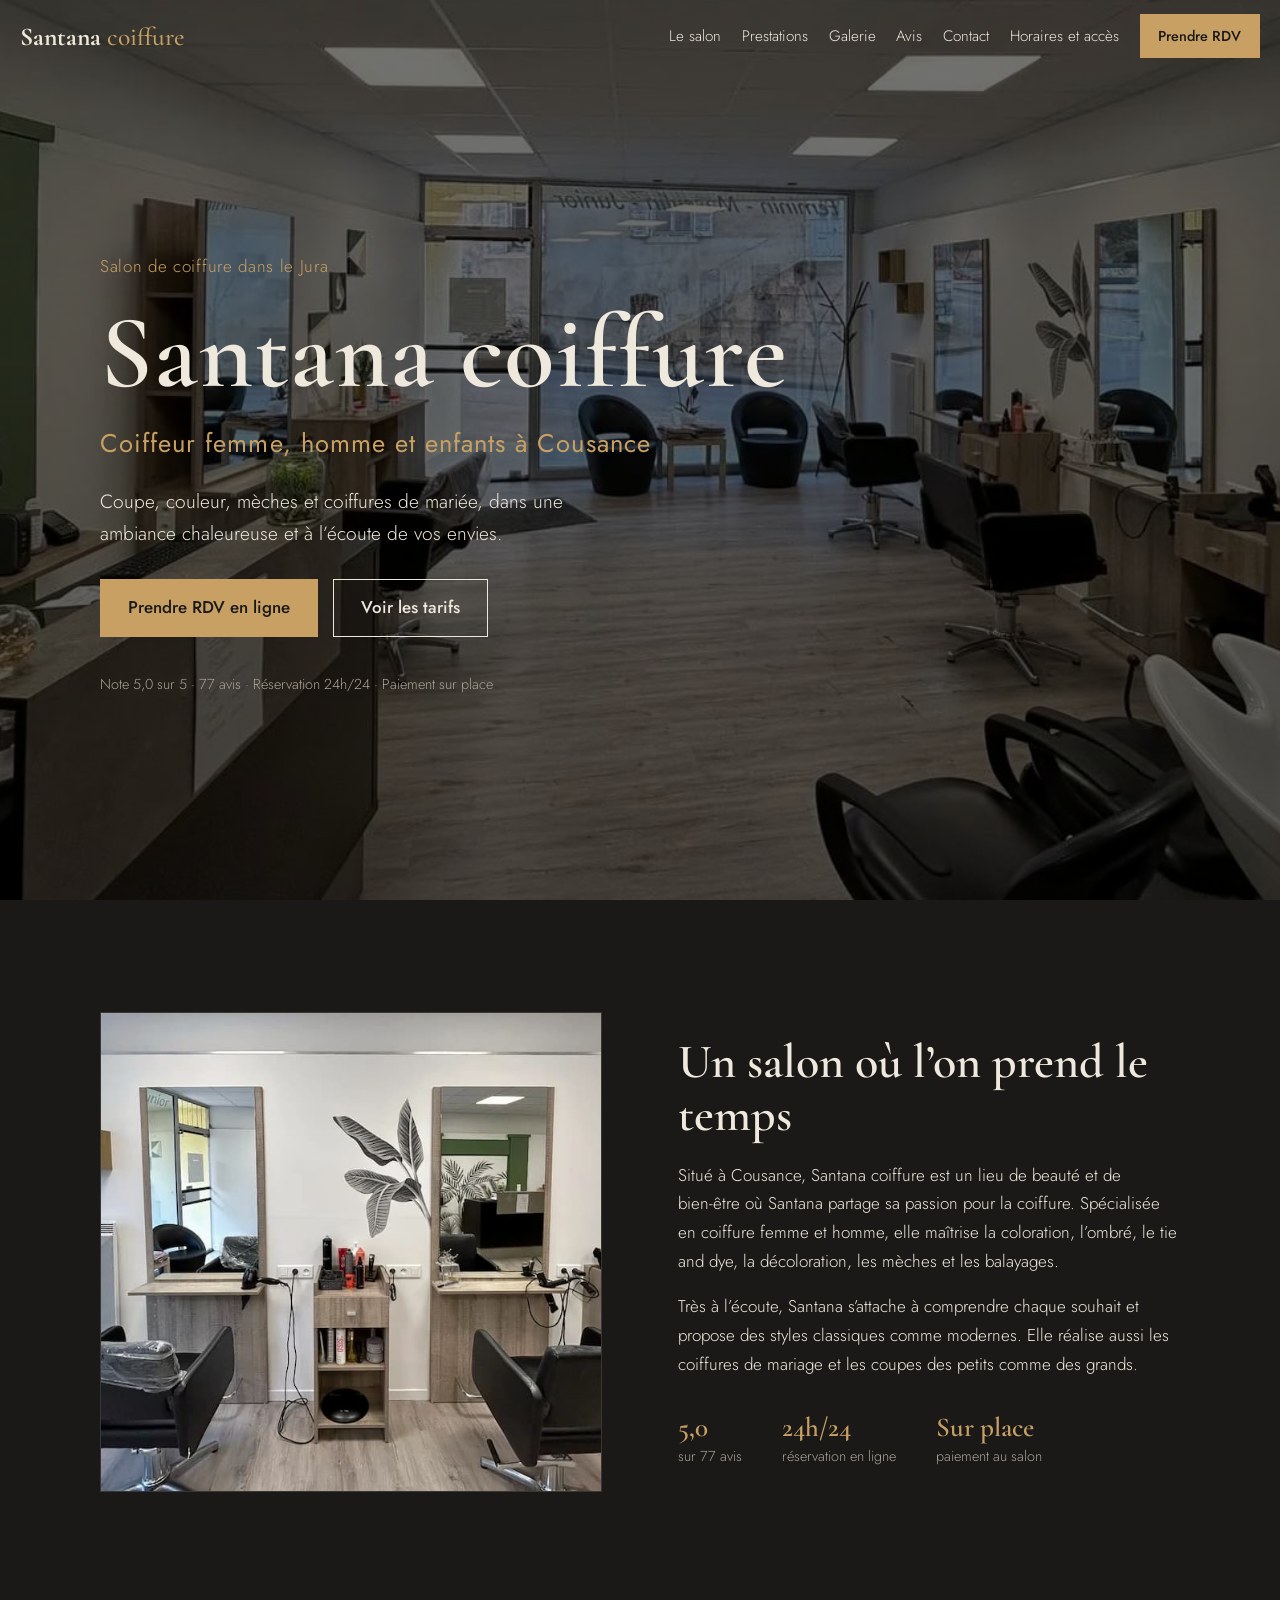
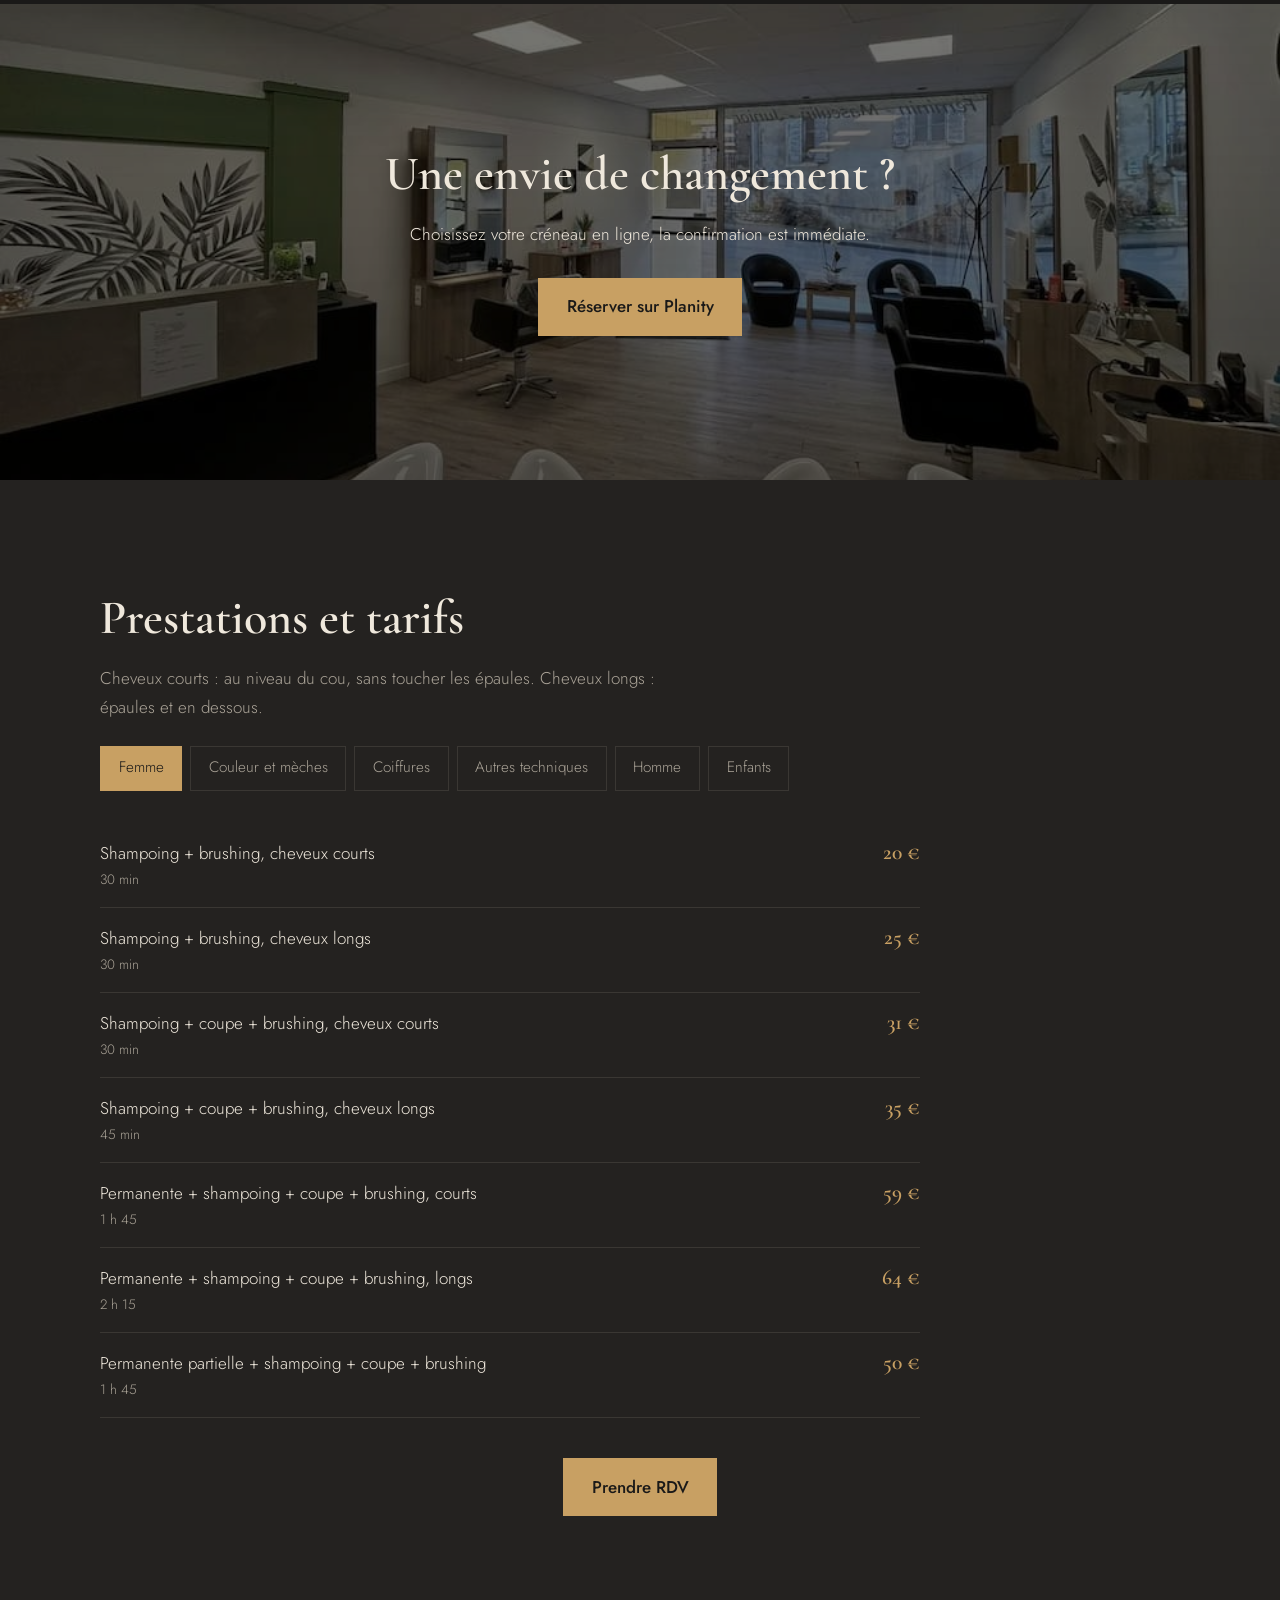
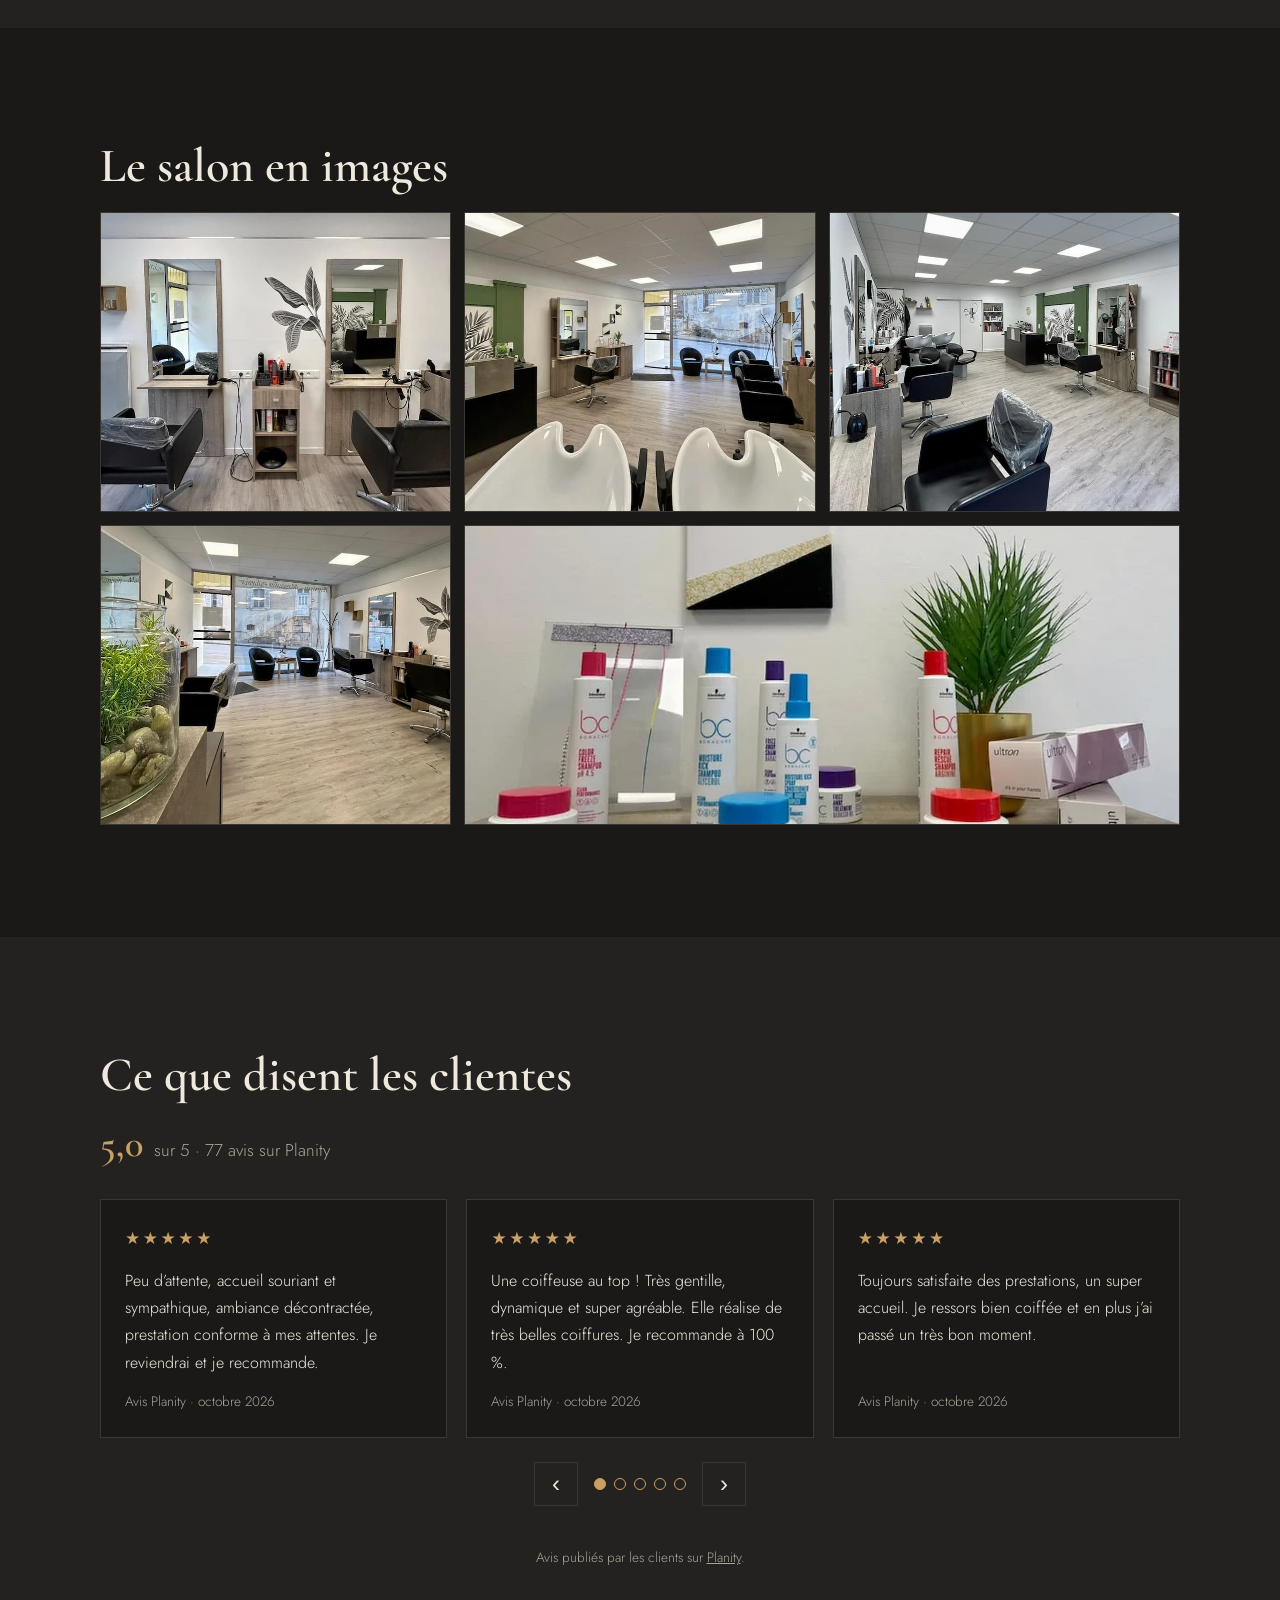
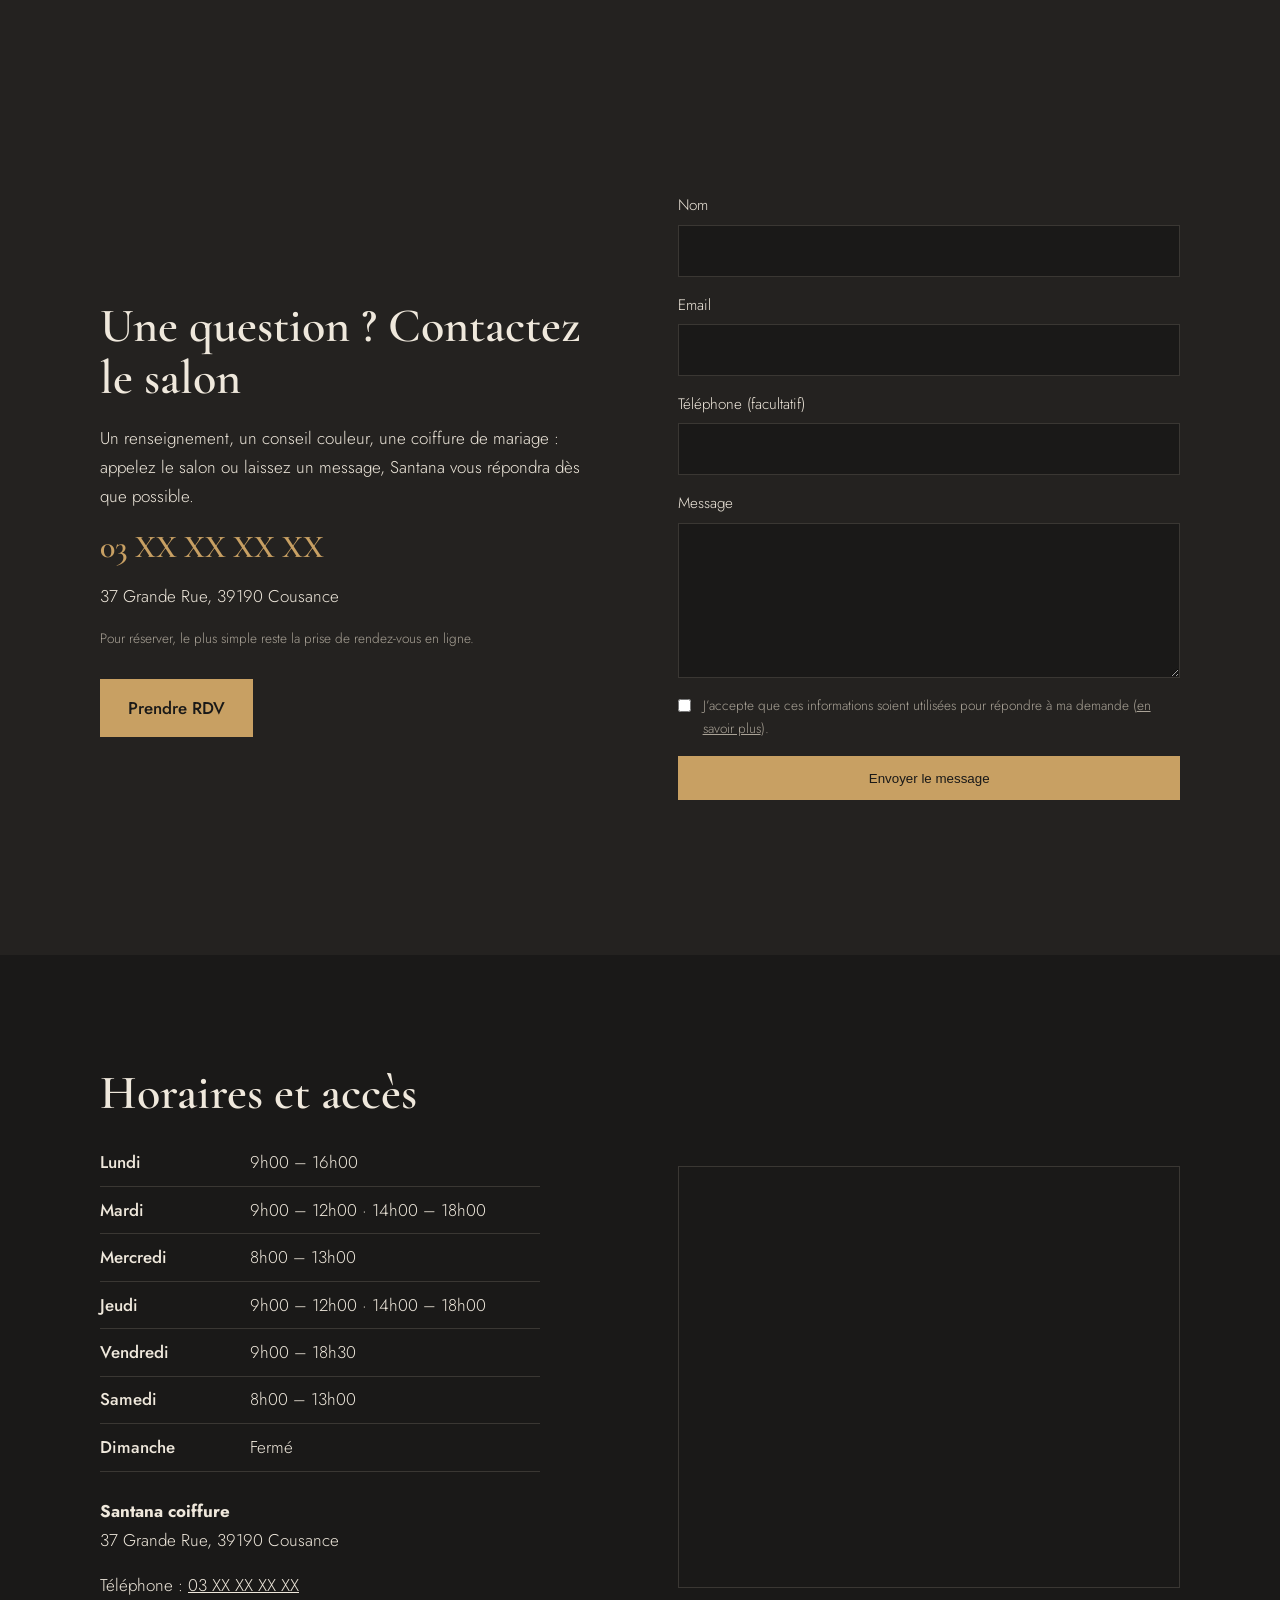
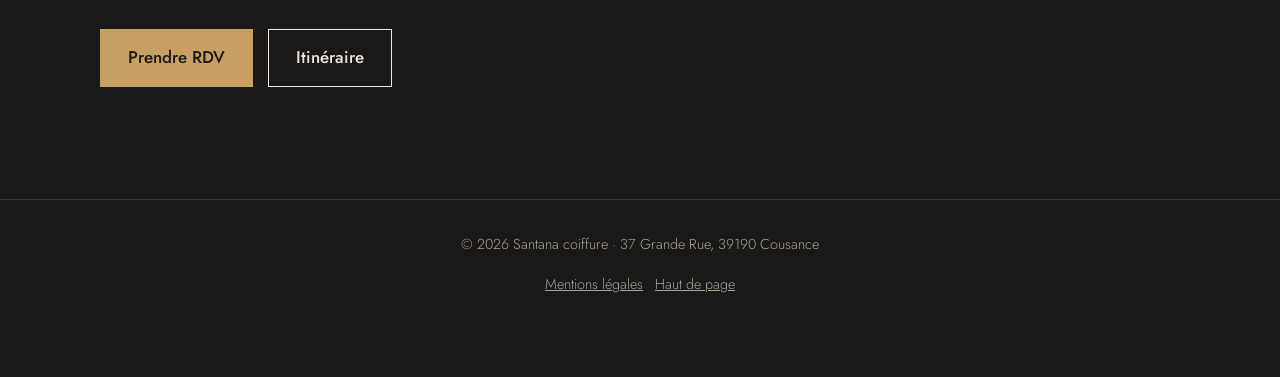
==== index.html @ 50a4c9e5 "initial commit" ====
<!doctype html>
<html lang="fr">
  <head>
    <meta charset="utf-8" />
    <meta name="viewport" content="width=device-width, initial-scale=1" />
    <title>
      Santana coiffure – Coiffeur femme, homme et enfants à Cousance (Jura)
    </title>
    <meta
      name="description"
      content="Salon de coiffure à Cousance (39190) : coupe femme, homme et enfants, coloration, mèches, balayage, chignon de mariée. Note 5/5. RDV en ligne 24h/24."
    />
    <link rel="canonical" href="https://www.VOTRE-DOMAINE.fr/" />
    <meta name="robots" content="index,follow,max-image-preview:large" />
    <meta name="theme-color" content="#1a1918" />
    <meta property="og:type" content="website" />
    <meta property="og:locale" content="fr_FR" />
    <meta property="og:site_name" content="Santana coiffure" />
    <meta
      property="og:title"
      content="Santana coiffure – Coiffeur à Cousance"
    />
    <meta
      property="og:description"
      content="Coupe, coloration, mèches, balayage et chignon de mariée à Cousance. Réservez en ligne 24h/24."
    />
    <meta property="og:url" content="https://www.VOTRE-DOMAINE.fr/" />
    <meta
      property="og:image"
      content="https://www.VOTRE-DOMAINE.fr/images/hero.jpg"
    />
    <meta name="twitter:card" content="summary_large_image" />
    <link
      rel="icon"
      href="data:image/svg+xml,%3Csvg xmlns=%27http://www.w3.org/2000/svg%27 viewBox=%270 0 64 64%27%3E%3Crect width=%2764%27 height=%2764%27 fill=%27%231a1918%27/%3E%3Ctext x=%2732%27 y=%2745%27 font-size=%2742%27 text-anchor=%27middle%27 fill=%27%23c8a063%27 font-family=%27Georgia%27%3ES%3C/text%3E%3C/svg%3E"
    />
    <link rel="preconnect" href="https://fonts.googleapis.com" />
    <link rel="preconnect" href="https://fonts.gstatic.com" crossorigin />
    <link
      href="https://fonts.googleapis.com/css2?family=Cormorant+Garamond:wght@500;600;700&family=Jost:wght@300;400;500&display=swap"
      rel="stylesheet"
    />
    <link rel="stylesheet" href="style.css" />
    <script type="application/ld+json">
      {
        "@context": "https://schema.org",
        "@type": "HairSalon",
        "name": "Santana coiffure",
        "description": "Salon de coiffure femme, homme et enfants à Cousance : coupe, coloration, mèches, balayage, chignon de mariée.",
        "url": "https://www.VOTRE-DOMAINE.fr/",
        "image": "https://www.VOTRE-DOMAINE.fr/images/hero.jpg",
        "telephone": "+33XXXXXXXXX",
        "priceRange": "€",
        "areaServed": "Cousance",
        "address": {
          "@type": "PostalAddress",
          "streetAddress": "37 Grande Rue",
          "postalCode": "39190",
          "addressLocality": "Cousance",
          "addressCountry": "FR"
        },
        "geo": {
          "@type": "GeoCoordinates",
          "latitude": 46.530378,
          "longitude": 5.390607
        },
        "openingHoursSpecification": [
          {
            "@type": "OpeningHoursSpecification",
            "dayOfWeek": "Monday",
            "opens": "09:00",
            "closes": "16:00"
          },
          {
            "@type": "OpeningHoursSpecification",
            "dayOfWeek": "Tuesday",
            "opens": "09:00",
            "closes": "12:00"
          },
          {
            "@type": "OpeningHoursSpecification",
            "dayOfWeek": "Tuesday",
            "opens": "14:00",
            "closes": "18:00"
          },
          {
            "@type": "OpeningHoursSpecification",
            "dayOfWeek": "Wednesday",
            "opens": "08:00",
            "closes": "13:00"
          },
          {
            "@type": "OpeningHoursSpecification",
            "dayOfWeek": "Thursday",
            "opens": "09:00",
            "closes": "12:00"
          },
          {
            "@type": "OpeningHoursSpecification",
            "dayOfWeek": "Thursday",
            "opens": "14:00",
            "closes": "18:00"
          },
          {
            "@type": "OpeningHoursSpecification",
            "dayOfWeek": "Friday",
            "opens": "09:00",
            "closes": "18:30"
          },
          {
            "@type": "OpeningHoursSpecification",
            "dayOfWeek": "Saturday",
            "opens": "08:00",
            "closes": "13:00"
          }
        ],
        "sameAs": ["https://www.planity.com/styl-blue-39190-cousance"]
      }
    </script>
  </head>
  <body>
    <header class="header" id="top">
      <a class="logo" href="#accueil">Santana <span>coiffure</span></a>
      <button
        class="burger"
        aria-label="Ouvrir le menu"
        aria-expanded="false"
        aria-controls="menu"
      >
        <i></i><i></i><i></i>
      </button>
      <nav id="menu" class="menu">
        <a href="#apropos">Le salon</a>
        <a href="#prestations">Prestations</a>
        <a href="#galerie">Galerie</a>
        <a href="#avis">Avis</a>
        <a href="#ecrire">Contact</a>
        <a href="#contact">Horaires et accès</a>
        <a
          class="btn btn-sm"
          href="https://www.planity.com/styl-blue-39190-cousance"
          target="_blank"
          rel="noopener"
          >Prendre RDV</a
        >
      </nav>
    </header>

    <main>
      <section class="hero" id="accueil">
        <div
          class="parallax hero-bg"
          data-speed="0.35"
          style="--img: url(images/hero.jpg)"
        ></div>
        <div class="hero-inner">
          <p class="kicker">Salon de coiffure dans le Jura</p>
          <h1>
            Santana coiffure<small
              >Coiffeur femme, homme et enfants à Cousance</small
            >
          </h1>
          <p class="lead">
            Coupe, couleur, mèches et coiffures de mariée, dans une ambiance
            chaleureuse et à l’écoute de vos envies.
          </p>
          <div class="actions">
            <a
              class="btn"
              href="https://www.planity.com/styl-blue-39190-cousance"
              target="_blank"
              rel="noopener"
              >Prendre RDV en ligne</a
            >
            <a class="btn btn-ghost" href="#prestations">Voir les tarifs</a>
          </div>
          <p class="note">
            Note <span data-rating>5,0</span> sur 5 ·
            <span data-count>77</span> avis · Réservation 24h/24 · Paiement sur
            place
          </p>
        </div>
      </section>

      <section class="section" id="apropos">
        <div class="wrap split">
          <div class="ph tall" data-label="images/salon-1.jpg">
            <img
              src="images/salon-1.jpg"
              alt="Intérieur du salon Santana coiffure à Cousance"
              loading="lazy"
              onerror="this.remove()"
            />
          </div>
          <div>
            <h2>Un salon où l’on prend le temps</h2>
            <p>
              Situé à Cousance, Santana coiffure est un lieu de beauté et de
              bien-être où Santana partage sa passion pour la coiffure.
              Spécialisée en coiffure femme et homme, elle maîtrise la
              coloration, l’ombré, le tie and dye, la décoloration, les mèches
              et les balayages.
            </p>
            <p>
              Très à l’écoute, Santana s’attache à comprendre chaque souhait et
              propose des styles classiques comme modernes. Elle réalise aussi
              les coiffures de mariage et les coupes des petits comme des
              grands.
            </p>
            <ul class="facts">
              <li>
                <strong data-rating>5,0</strong> sur
                <span data-count>77</span> avis
              </li>
              <li><strong>24h/24</strong> réservation en ligne</li>
              <li><strong>Sur place</strong> paiement au salon</li>
            </ul>
          </div>
        </div>
      </section>

      <section class="band">
        <div
          class="parallax band-bg"
          data-speed="0.25"
          style="--img: url(images/salon-2.jpg)"
        ></div>
        <div class="band-inner">
          <h2>Une envie de changement ?</h2>
          <p>
            Choisissez votre créneau en ligne, la confirmation est immédiate.
          </p>
          <a
            class="btn"
            href="https://www.planity.com/styl-blue-39190-cousance"
            target="_blank"
            rel="noopener"
            >Réserver sur Planity</a
          >
        </div>
      </section>

      <section class="section dark" id="prestations">
        <div class="wrap">
          <h2>Prestations et tarifs</h2>
          <p class="sub">
            Cheveux courts : au niveau du cou, sans toucher les épaules. Cheveux
            longs : épaules et en dessous.
          </p>
          <div class="tabs" role="tablist">
            <button class="on" data-tab="femme">Femme</button>
            <button data-tab="couleur">Couleur et mèches</button>
            <button data-tab="coiffures">Coiffures</button>
            <button data-tab="autres">Autres techniques</button>
            <button data-tab="homme">Homme</button>
            <button data-tab="enfants">Enfants</button>
          </div>

          <div class="panel on" id="femme">
            <ul class="prices">
              <li>
                <span
                  >Shampoing + brushing, cheveux courts<small
                    >30 min</small
                  ></span
                ><b>20 €</b>
              </li>
              <li>
                <span
                  >Shampoing + brushing, cheveux longs<small
                    >30 min</small
                  ></span
                ><b>25 €</b>
              </li>
              <li>
                <span
                  >Shampoing + coupe + brushing, cheveux courts<small
                    >30 min</small
                  ></span
                ><b>31 €</b>
              </li>
              <li>
                <span
                  >Shampoing + coupe + brushing, cheveux longs<small
                    >45 min</small
                  ></span
                ><b>35 €</b>
              </li>
              <li>
                <span
                  >Permanente + shampoing + coupe + brushing, courts<small
                    >1 h 45</small
                  ></span
                ><b>59 €</b>
              </li>
              <li>
                <span
                  >Permanente + shampoing + coupe + brushing, longs<small
                    >2 h 15</small
                  ></span
                ><b>64 €</b>
              </li>
              <li>
                <span
                  >Permanente partielle + shampoing + coupe + brushing<small
                    >1 h 45</small
                  ></span
                ><b>50 €</b>
              </li>
            </ul>
          </div>

          <div class="panel" id="couleur">
            <p class="sub">
              Le tarif dépend de la longueur et du travail demandé : il est
              confirmé au salon.
            </p>
            <ul class="prices">
              <li>
                <span
                  >Coloration + shampoing + brushing<small
                    >1 h 15 (courts) · 1 h 30 (longs)</small
                  ></span
                ><b>Au salon</b>
              </li>
              <li>
                <span
                  >Coloration + shampoing + coupe + brushing<small
                    >1 h 15 (courts) · 1 h 30 (longs)</small
                  ></span
                ><b>Au salon</b>
              </li>
              <li>
                <span
                  >Mèches + shampoing + brushing<small
                    >1 h 30 (courts) · 2 h (longs)</small
                  ></span
                ><b>Au salon</b>
              </li>
              <li>
                <span
                  >Mèches + shampoing + coupe + brushing<small
                    >1 h 30 (courts) · 2 h (longs)</small
                  ></span
                ><b>Au salon</b>
              </li>
              <li>
                <span
                  >Coloration + mèches + shampoing + brushing, avec ou sans
                  coupe<small>1 h 30 (courts) · 2 h (longs)</small></span
                ><b>Au salon</b>
              </li>
              <li>
                <span
                  >Mèches + patine + shampoing + brushing, avec ou sans
                  coupe<small>2 h 05 (courts) · 2 h 35 (longs)</small></span
                ><b>Au salon</b>
              </li>
              <li>
                <span
                  >Décoloration + shampoing + brushing, avec ou sans coupe<small
                    >1 h 15 (courts) · 1 h 30 (longs)</small
                  ></span
                ><b>Au salon</b>
              </li>
              <li>
                <span
                  >Décoloration + patine + shampoing + brushing, avec ou sans
                  coupe<small>1 h 50 (courts) · 2 h 05 (longs)</small></span
                ><b>Au salon</b>
              </li>
            </ul>
          </div>

          <div class="panel" id="coiffures">
            <ul class="prices">
              <li>
                <span>Chignon<small>45 min</small></span
                ><b>dès 40 €</b>
              </li>
              <li>
                <span>Chignon de mariée<small>1 h</small></span
                ><b>dès 65 €</b>
              </li>
              <li>
                <span>Chignon de mariée + essai<small>30 min</small></span
                ><b>dès 100 €</b>
              </li>
              <li>
                <span>Tresses<small>30 min</small></span
                ><b>18 €</b>
              </li>
              <li>
                <span>Attache rapide<small>30 min</small></span
                ><b>30 €</b>
              </li>
            </ul>
          </div>

          <div class="panel" id="autres">
            <ul class="prices">
              <li>
                <span>Ombré hair<small>1 h</small></span
                ><b>dès 35 €</b>
              </li>
              <li>
                <span>Décoloration<small>1 h</small></span
                ><b>dès 35 €</b>
              </li>
              <li>
                <span>Patine<small>30 min</small></span
                ><b>22 €</b>
              </li>
            </ul>
          </div>

          <div class="panel" id="homme">
            <ul class="prices">
              <li>
                <span>Coupe homme sans shampoing<small>30 min</small></span
                ><b>15 €</b>
              </li>
              <li>
                <span>Coupe homme avec shampoing<small>30 min</small></span
                ><b>18 €</b>
              </li>
              <li>
                <span>Coupe tondeuse<small>15 min</small></span
                ><b>12 €</b>
              </li>
            </ul>
          </div>

          <div class="panel" id="enfants">
            <ul class="prices">
              <li>
                <span>Coupe garçon, jusqu’à 12 ans<small>30 min</small></span
                ><b>12 €</b>
              </li>
              <li>
                <span>Coupe fille, jusqu’à 12 ans<small>30 min</small></span
                ><b>15 €</b>
              </li>
              <li>
                <span>Coupe garçon, moins de 3 ans<small>15 min</small></span
                ><b>10 €</b>
              </li>
              <li>
                <span>Coupe fille, moins de 3 ans<small>15 min</small></span
                ><b>12 €</b>
              </li>
            </ul>
          </div>

          <div class="center">
            <a
              class="btn"
              href="https://www.planity.com/styl-blue-39190-cousance"
              target="_blank"
              rel="noopener"
              >Prendre RDV</a
            >
          </div>
        </div>
      </section>

      <section class="section" id="galerie">
        <div class="wrap">
          <h2>Le salon en images</h2>
          <div class="grid">
            <div class="ph" data-label="images/salon-1.jpg">
              <img
                src="images/salon-1.jpg"
                alt="Intérieur du salon Santana coiffure à Cousance"
                loading="lazy"
                onerror="this.remove()"
              />
            </div>
            <div class="ph" data-label="images/salon-2.jpg">
              <img
                src="images/salon-2.jpg"
                alt="Espace coiffage du salon de coiffure Santana à Cousance"
                loading="lazy"
                onerror="this.remove()"
              />
            </div>
            <div class="ph" data-label="images/salon-3.jpg">
              <img
                src="images/salon-3.jpg"
                alt="Salon de coiffure Santana à Cousance, ambiance chaleureuse"
                loading="lazy"
                onerror="this.remove()"
              />
            </div>
            <div class="ph" data-label="images/salon-4.jpg">
              <img
                src="images/salon-4.jpg"
                alt="Santana coiffure, salon de coiffure à Cousance dans le Jura"
                loading="lazy"
                onerror="this.remove()"
              />
            </div>
            <div class="ph wide" data-label="images/produits.jpg (produits)">
              <img
                src="images/produits.jpg"
                alt="Produits capillaires utilisés chez Santana coiffure"
                loading="lazy"
                onerror="this.remove()"
              />
            </div>
          </div>
        </div>
      </section>

      <section class="section dark" id="avis">
        <div class="wrap">
          <h2>Ce que disent les clientes</h2>
          <p class="score">
            <b data-rating>5,0</b> sur 5 · <span data-count>77</span> avis sur
            Planity
          </p>
          <div
            class="carousel"
            role="region"
            aria-roledescription="carrousel"
            aria-label="Avis des clients"
          >
            <div class="track" id="track"></div>
          </div>
          <div class="car-ctrl">
            <button type="button" id="prev" aria-label="Avis précédents">
              ‹
            </button>
            <div class="dots" id="dots"></div>
            <button type="button" id="next" aria-label="Avis suivants">
              ›
            </button>
          </div>
          <p class="center small">
            Avis publiés par les clients sur
            <a
              href="https://www.planity.com/styl-blue-39190-cousance"
              target="_blank"
              rel="noopener"
              >Planity</a
            >.
          </p>
        </div>
      </section>

      <section class="section dark" id="ecrire">
        <div class="wrap split">
          <div>
            <h2>Une question ? Contactez le salon</h2>
            <p>
              Un renseignement, un conseil couleur, une coiffure de mariage :
              appelez le salon ou laissez un message, Santana vous répondra dès
              que possible.
            </p>
            <p class="phone"><a href="tel:+33XXXXXXXXX">03 XX XX XX XX</a></p>
            <p>37 Grande Rue, 39190 Cousance</p>
            <p class="small">
              Pour réserver, le plus simple reste la prise de rendez-vous en
              ligne.
            </p>
            <div class="actions">
              <a
                class="btn"
                href="https://www.planity.com/styl-blue-39190-cousance"
                target="_blank"
                rel="noopener"
                >Prendre RDV</a
              >
            </div>
          </div>
          <form id="cform" action="contact.php" method="post">
            <label
              >Nom<input
                name="nom"
                required
                maxlength="100"
                autocomplete="name"
            /></label>
            <label
              >Email<input
                type="email"
                name="email"
                required
                maxlength="150"
                autocomplete="email"
            /></label>
            <label
              >Téléphone (facultatif)<input
                type="tel"
                name="tel"
                maxlength="30"
                autocomplete="tel"
            /></label>
            <label
              >Message<textarea
                name="message"
                rows="5"
                required
                minlength="10"
                maxlength="3000"
              ></textarea>
            </label>
            <p class="hp" aria-hidden="true">
              <label
                >Ne pas remplir<input
                  name="site"
                  tabindex="-1"
                  autocomplete="off"
              /></label>
            </p>
            <label class="check"
              ><input type="checkbox" name="rgpd" value="1" required /><span
                >J’accepte que ces informations soient utilisées pour répondre à
                ma demande (<a href="mentions-legales.html">en savoir plus</a
                >).</span
              ></label
            >
            <button class="btn" type="submit">Envoyer le message</button>
            <p id="fmsg" role="status"></p>
          </form>
        </div>
      </section>

      <section class="section" id="contact">
        <div class="wrap split">
          <div>
            <h2>Horaires et accès</h2>
            <table class="hours">
              <tr>
                <th>Lundi</th>
                <td>9h00 – 16h00</td>
              </tr>
              <tr>
                <th>Mardi</th>
                <td>9h00 – 12h00 · 14h00 – 18h00</td>
              </tr>
              <tr>
                <th>Mercredi</th>
                <td>8h00 – 13h00</td>
              </tr>
              <tr>
                <th>Jeudi</th>
                <td>9h00 – 12h00 · 14h00 – 18h00</td>
              </tr>
              <tr>
                <th>Vendredi</th>
                <td>9h00 – 18h30</td>
              </tr>
              <tr>
                <th>Samedi</th>
                <td>8h00 – 13h00</td>
              </tr>
              <tr>
                <th>Dimanche</th>
                <td>Fermé</td>
              </tr>
            </table>
            <p>
              <strong>Santana coiffure</strong><br />37 Grande Rue, 39190
              Cousance
            </p>
            <p>Téléphone : <a href="tel:+33XXXXXXXXX">03 XX XX XX XX</a></p>
            <div class="actions">
              <a
                class="btn"
                href="https://www.planity.com/styl-blue-39190-cousance"
                target="_blank"
                rel="noopener"
                >Prendre RDV</a
              >
              <a
                class="btn btn-ghost"
                href="https://www.google.com/maps?daddr=46.530378%2C5.390607"
                target="_blank"
                rel="noopener"
                >Itinéraire</a
              >
            </div>
          </div>
          <div class="map">
            <iframe
              title="Carte : Santana coiffure, 37 Grande Rue, Cousance"
              loading="lazy"
              referrerpolicy="no-referrer-when-downgrade"
              src="https://maps.google.com/maps?q=46.530378,5.390607&z=16&output=embed"
            ></iframe>
          </div>
        </div>
      </section>
    </main>

    <footer class="footer">
      <p>
        © <span id="year">2026</span> Santana coiffure · 37 Grande Rue, 39190
        Cousance
      </p>
      <p>
        <a href="mentions-legales.html">Mentions légales</a> &nbsp;
        <a href="#top">Haut de page</a>
      </p>
    </footer>

    <a
      class="sticky-rdv"
      href="https://www.planity.com/styl-blue-39190-cousance"
      target="_blank"
      rel="noopener"
      >Prendre RDV</a
    >
    <script src="script.js"></script>
  </body>
</html>
---- style.css ----
:root {
  --bg: #1a1918;
  --bg2: #242220;
  --ink: #efe8dc;
  --muted: #aaa397;
  --gold: #c8a063;
  --line: #3a3733;
  --serif: "Cormorant Garamond", Georgia, serif;
  --sans: "Jost", system-ui, sans-serif;
}
* {
  box-sizing: border-box;
  margin: 0;
}
html {
  scroll-behavior: smooth;
  scroll-padding-top: 72px;
}
body {
  background: var(--bg);
  color: var(--ink);
  font: 300 1.0625rem/1.7 var(--sans);
}
img,
iframe {
  max-width: 100%;
  display: block;
}
a {
  color: inherit;
}
:focus-visible {
  outline: 2px solid var(--gold);
  outline-offset: 3px;
}
h1,
h2 {
  font-family: var(--serif);
  font-weight: 600;
  line-height: 1.1;
}
h1 {
  font-size: clamp(3rem, 9vw, 6.5rem);
  letter-spacing: 0.01em;
}
h2 {
  font-size: clamp(2rem, 4.5vw, 3rem);
  margin-bottom: 1.2rem;
}
p + p {
  margin-top: 1rem;
}
.wrap {
  max-width: 1120px;
  margin: 0 auto;
  padding: 0 1.25rem;
}
.section {
  padding: clamp(4rem, 9vw, 7rem) 0;
}
.dark {
  background: var(--bg2);
}
.center {
  text-align: center;
  margin-top: 2.5rem;
}
.small {
  font-size: 0.85rem;
  color: var(--muted);
}
.sub {
  color: var(--muted);
  max-width: 60ch;
  margin-bottom: 1.5rem;
}

.header {
  position: fixed;
  inset: 0 0 auto;
  z-index: 50;
  display: flex;
  align-items: center;
  justify-content: space-between;
  padding: 0.9rem 1.25rem;
  transition: background 0.3s;
}
.header.solid {
  background: rgba(26, 25, 24, 0.96);
  box-shadow: 0 1px 0 var(--line);
}
.logo {
  font-family: var(--serif);
  font-size: 1.6rem;
  font-weight: 700;
  text-decoration: none;
}
.logo span {
  color: var(--gold);
  font-weight: 500;
}
.menu {
  display: flex;
  align-items: center;
  gap: 1.3rem;
}
.menu a:not(.btn) {
  text-decoration: none;
  font-size: 0.95rem;
  position: relative;
}
.menu a:not(.btn)::after {
  content: "";
  position: absolute;
  left: 0;
  bottom: -4px;
  height: 1px;
  width: 0;
  background: var(--gold);
  transition: width 0.25s;
}
.menu a:not(.btn):hover::after,
.menu a.act::after {
  width: 100%;
}
.burger {
  display: none;
  background: none;
  border: 0;
  width: 44px;
  height: 44px;
  cursor: pointer;
  flex-direction: column;
  justify-content: center;
  gap: 6px;
  padding: 10px;
}
.burger i {
  display: block;
  height: 2px;
  background: var(--ink);
  transition: 0.25s;
}

.btn {
  display: inline-block;
  background: var(--gold);
  color: #1a1918;
  padding: 0.85rem 1.7rem;
  text-decoration: none;
  font-weight: 500;
  border: 1px solid var(--gold);
  transition:
    background 0.2s,
    color 0.2s;
}
.btn:hover {
  background: transparent;
  color: var(--gold);
}
.btn-sm {
  padding: 0.55rem 1.1rem;
  font-size: 0.9rem;
}
.btn-ghost {
  background: transparent;
  color: var(--ink);
  border-color: var(--ink);
}
.btn-ghost:hover {
  border-color: var(--gold);
}
.actions {
  display: flex;
  flex-wrap: wrap;
  gap: 0.9rem;
  margin-top: 1.8rem;
}

.hero {
  position: relative;
  min-height: 100svh;
  display: grid;
  align-items: center;
  overflow: hidden;
}
.parallax {
  position: absolute;
  inset: -15% 0;
  background:
    linear-gradient(#0008, #000a),
    var(--img, none) center/cover,
    #2b2825;
  will-change: transform;
}
.hero-inner {
  position: relative;
  max-width: 1120px;
  margin: 0 auto;
  padding: 7rem 1.25rem 4rem;
  width: 100%;
}
.kicker {
  color: var(--gold);
  margin-bottom: 1rem;
  letter-spacing: 0.04em;
}
.lead {
  max-width: 48ch;
  margin-top: 1.4rem;
  font-size: 1.2rem;
}
.note {
  margin-top: 2.2rem;
  color: var(--muted);
  font-size: 0.9rem;
}

.split {
  display: grid;
  grid-template-columns: 1fr 1fr;
  gap: clamp(2rem, 6vw, 5rem);
  align-items: center;
}
.ph {
  position: relative;
  isolation: isolate;
  background: #2d2a27;
  min-height: 260px;
  border: 1px solid var(--line);
}
.ph::before {
  content: attr(data-label);
  position: absolute;
  inset: 0;
  display: grid;
  place-items: center;
  text-align: center;
  padding: 1rem;
  color: var(--muted);
  font-size: 0.8rem;
  z-index: -2;
}
.ph img {
  position: absolute;
  inset: 0;
  width: 100%;
  height: 100%;
  object-fit: cover;
}
.ph.tall {
  min-height: 480px;
}
.facts {
  list-style: none;
  padding: 0;
  display: flex;
  flex-wrap: wrap;
  gap: 1.5rem 2.5rem;
  margin-top: 2rem;
  color: var(--muted);
  font-size: 0.9rem;
}
.facts strong {
  display: block;
  font: 600 1.7rem var(--serif);
  color: var(--gold);
}

.band {
  position: relative;
  overflow: hidden;
  text-align: center;
  padding: clamp(5rem, 12vw, 9rem) 1.25rem;
}
.band-inner {
  position: relative;
}
.band-inner p {
  margin: 0 0 1.8rem;
  color: var(--ink);
}

.tabs {
  display: flex;
  flex-wrap: wrap;
  gap: 0.5rem;
  margin-bottom: 2rem;
}
.tabs button {
  background: none;
  border: 1px solid var(--line);
  color: var(--muted);
  padding: 0.55rem 1.1rem;
  font: inherit;
  font-size: 0.95rem;
  cursor: pointer;
  transition: 0.2s;
}
.tabs button:hover {
  color: var(--ink);
  border-color: var(--gold);
}
.tabs button.on {
  background: var(--gold);
  border-color: var(--gold);
  color: #1a1918;
}
.js .panel {
  display: none;
}
.js .panel.on {
  display: block;
}
.prices {
  list-style: none;
  padding: 0;
  max-width: 820px;
}
.prices li {
  display: flex;
  justify-content: space-between;
  gap: 1.5rem;
  align-items: baseline;
  padding: 1rem 0;
  border-bottom: 1px solid var(--line);
}
.prices small {
  display: block;
  color: var(--muted);
  font-size: 0.85rem;
}
.prices b {
  font: 600 1.35rem var(--serif);
  color: var(--gold);
  white-space: nowrap;
}

.grid {
  display: grid;
  grid-template-columns: repeat(3, 1fr);
  gap: 0.8rem;
}
.grid .ph {
  min-height: 300px;
}
.grid .wide {
  grid-column: span 2;
}

.score {
  color: var(--muted);
  margin-bottom: 2rem;
}
.score b {
  font: 600 2.4rem var(--serif);
  color: var(--gold);
  margin-right: 0.4rem;
}
.reviews {
  display: grid;
  grid-template-columns: repeat(3, 1fr);
  gap: 1.2rem;
}
blockquote {
  border-left: 2px solid var(--gold);
  padding: 0.2rem 0 0.2rem 1.2rem;
  font-size: 1rem;
}

.hours {
  border-collapse: collapse;
  width: 100%;
  max-width: 440px;
  margin-bottom: 1.6rem;
}
.hours th,
.hours td {
  padding: 0.55rem 0;
  border-bottom: 1px solid var(--line);
  text-align: left;
  font-weight: 300;
}
.hours th {
  font-weight: 500;
  width: 34%;
}
.map {
  min-height: 420px;
  border: 1px solid var(--line);
}
.map iframe {
  width: 100%;
  height: 100%;
  min-height: 420px;
  border: 0;
  filter: grayscale(0.6) contrast(1.05);
}

.footer {
  border-top: 1px solid var(--line);
  padding: 2rem 1.25rem 5rem;
  text-align: center;
  color: var(--muted);
  font-size: 0.9rem;
}
.sticky-rdv {
  display: none;
}

h1 small {
  display: block;
  font: 400 clamp(1.1rem, 2.6vw, 1.6rem) var(--sans);
  color: var(--gold);
  margin-top: 0.9rem;
}
.carousel {
  --per: 3;
  overflow: hidden;
  margin: 0 -0.6rem;
}
.track {
  display: flex;
  transition: transform 0.5s ease;
}
.slide {
  flex: 0 0 calc(100% / var(--per));
  padding: 0 0.6rem;
}
.slide figure {
  height: 100%;
  display: flex;
  flex-direction: column;
  gap: 0.9rem;
  padding: 1.5rem;
  background: var(--bg);
  border: 1px solid var(--line);
}
.slide blockquote {
  border: 0;
  padding: 0;
  flex: 1;
}
.slide figcaption {
  color: var(--muted);
  font-size: 0.85rem;
}
.stars {
  color: var(--gold);
  letter-spacing: 0.15em;
}
.car-ctrl {
  display: flex;
  align-items: center;
  justify-content: center;
  gap: 1rem;
  margin-top: 1.5rem;
}
.car-ctrl > button {
  background: none;
  border: 1px solid var(--line);
  color: var(--ink);
  width: 44px;
  height: 44px;
  font-size: 1.5rem;
  cursor: pointer;
}
.car-ctrl > button:hover {
  border-color: var(--gold);
  color: var(--gold);
}
.dots {
  display: flex;
  gap: 0.5rem;
}
.dots button {
  width: 12px;
  height: 12px;
  border-radius: 50%;
  border: 1px solid var(--gold);
  background: none;
  padding: 0;
  cursor: pointer;
}
.dots button.on {
  background: var(--gold);
}
form {
  display: grid;
  gap: 1rem;
}
label {
  display: grid;
  gap: 0.35rem;
  font-size: 0.95rem;
}
input,
textarea {
  font: inherit;
  width: 100%;
  background: var(--bg);
  color: var(--ink);
  border: 1px solid var(--line);
  padding: 0.75rem 0.9rem;
}
.check {
  display: flex;
  gap: 0.7rem;
  align-items: flex-start;
  color: var(--muted);
  font-size: 0.85rem;
}
.check input {
  width: auto;
  margin-top: 0.35rem;
}
.hp {
  position: absolute;
  left: -9999px;
}
#fmsg {
  min-height: 1.6em;
}
#fmsg.ok {
  color: var(--gold);
}
#fmsg.err {
  color: #e08a7a;
}
.phone a {
  font: 600 2rem var(--serif);
  color: var(--gold);
  text-decoration: none;
}
@media (max-width: 860px) {
  .burger {
    display: flex;
    z-index: 60;
  }
  .menu {
    position: fixed;
    inset: 0;
    background: var(--bg);
    flex-direction: column;
    justify-content: center;
    gap: 1.6rem;
    font-size: 1.4rem;
    transform: translateX(100%);
    transition: transform 0.3s;
    visibility: hidden;
  }
  .menu a:not(.btn) {
    font-size: 1.4rem;
  }
  .menu.open {
    transform: none;
    visibility: visible;
  }
  .burger[aria-expanded="true"] i:nth-child(1) {
    transform: translateY(8px) rotate(45deg);
  }
  .burger[aria-expanded="true"] i:nth-child(2) {
    opacity: 0;
  }
  .burger[aria-expanded="true"] i:nth-child(3) {
    transform: translateY(-8px) rotate(-45deg);
  }
  .split,
  .reviews {
    grid-template-columns: 1fr;
  }
  .ph.tall {
    min-height: 320px;
  }
  .grid {
    grid-template-columns: 1fr 1fr;
  }
  .grid .ph {
    min-height: 200px;
  }
  .grid .wide {
    grid-column: span 2;
  }
  .prices li {
    flex-direction: column;
    gap: 0.2rem;
  }
  .sticky-rdv {
    display: block;
    position: fixed;
    left: 1rem;
    right: 1rem;
    bottom: 1rem;
    z-index: 40;
    background: var(--gold);
    color: #1a1918;
    text-align: center;
    padding: 0.9rem;
    text-decoration: none;
    font-weight: 500;
    box-shadow: 0 6px 20px #0008;
  }
}
@media (prefers-reduced-motion: reduce) {
  html {
    scroll-behavior: auto;
  }
  * {
    transition: none !important;
  }
}
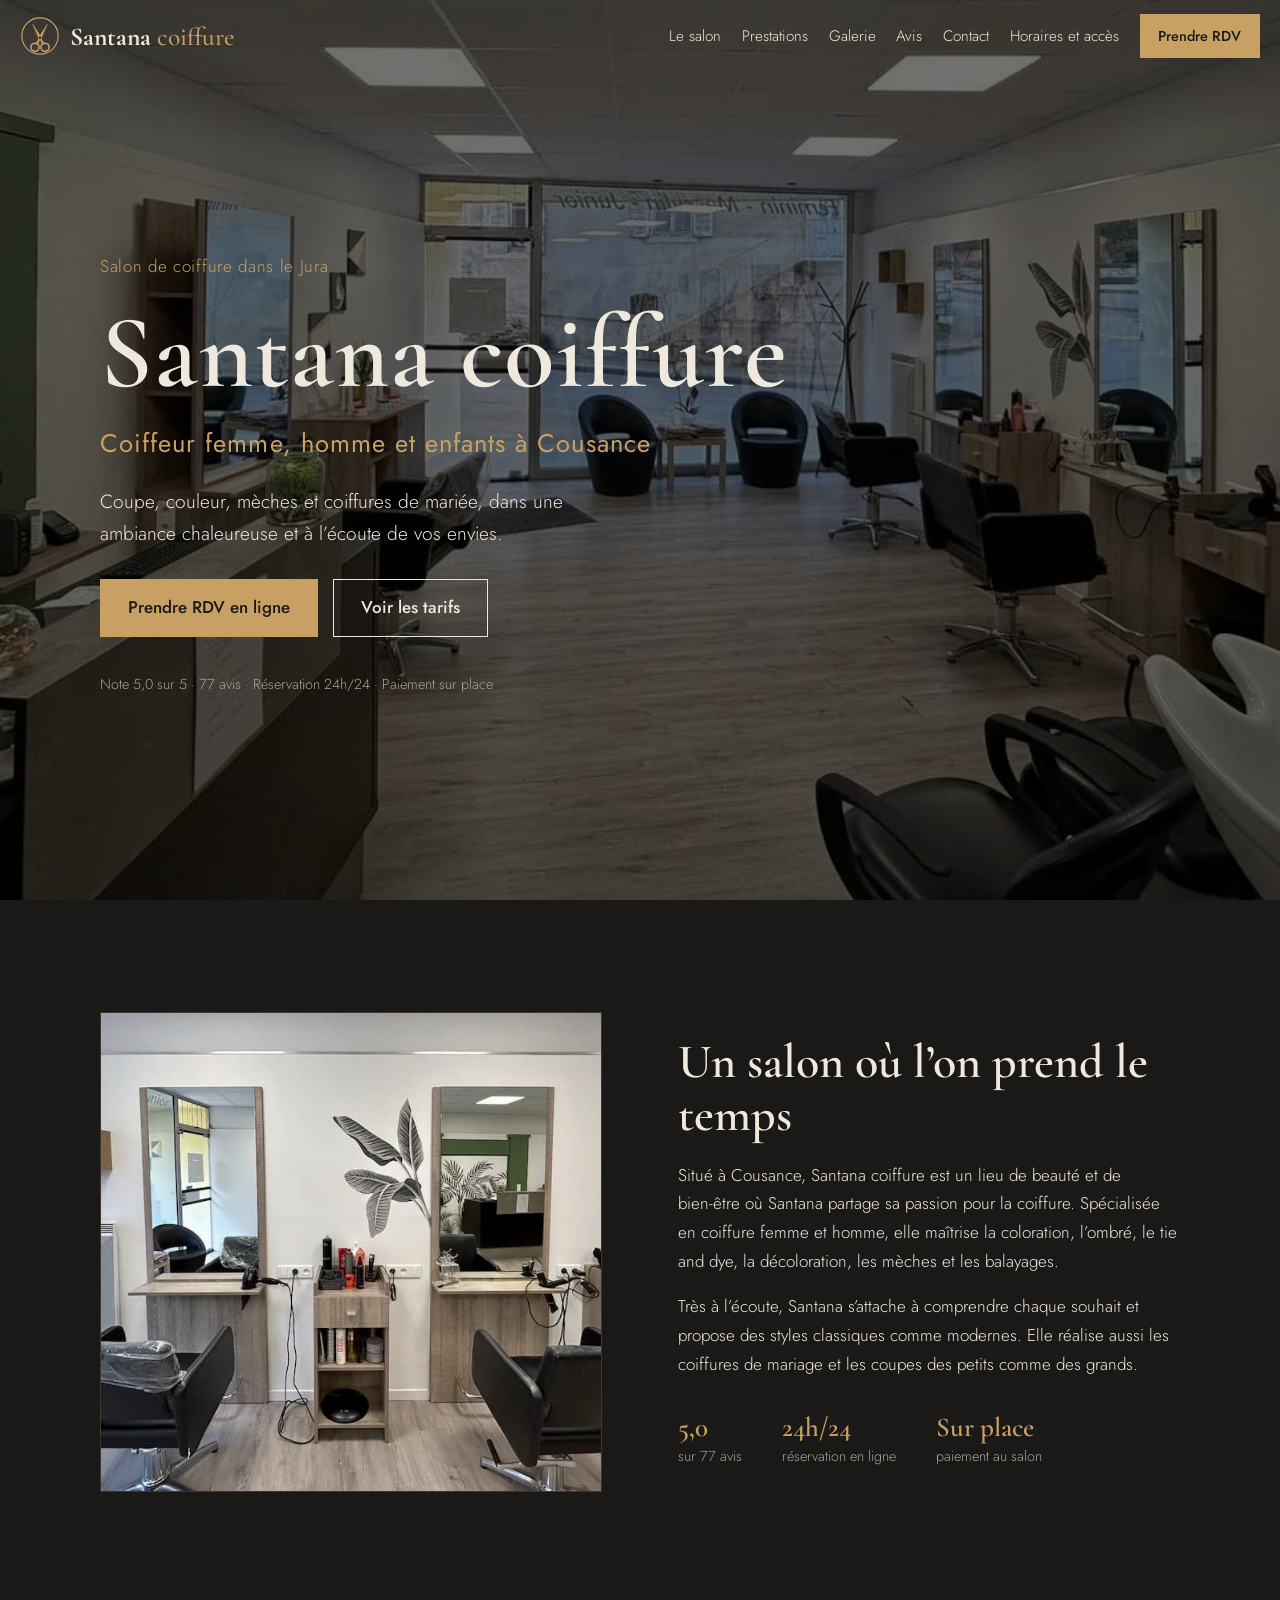
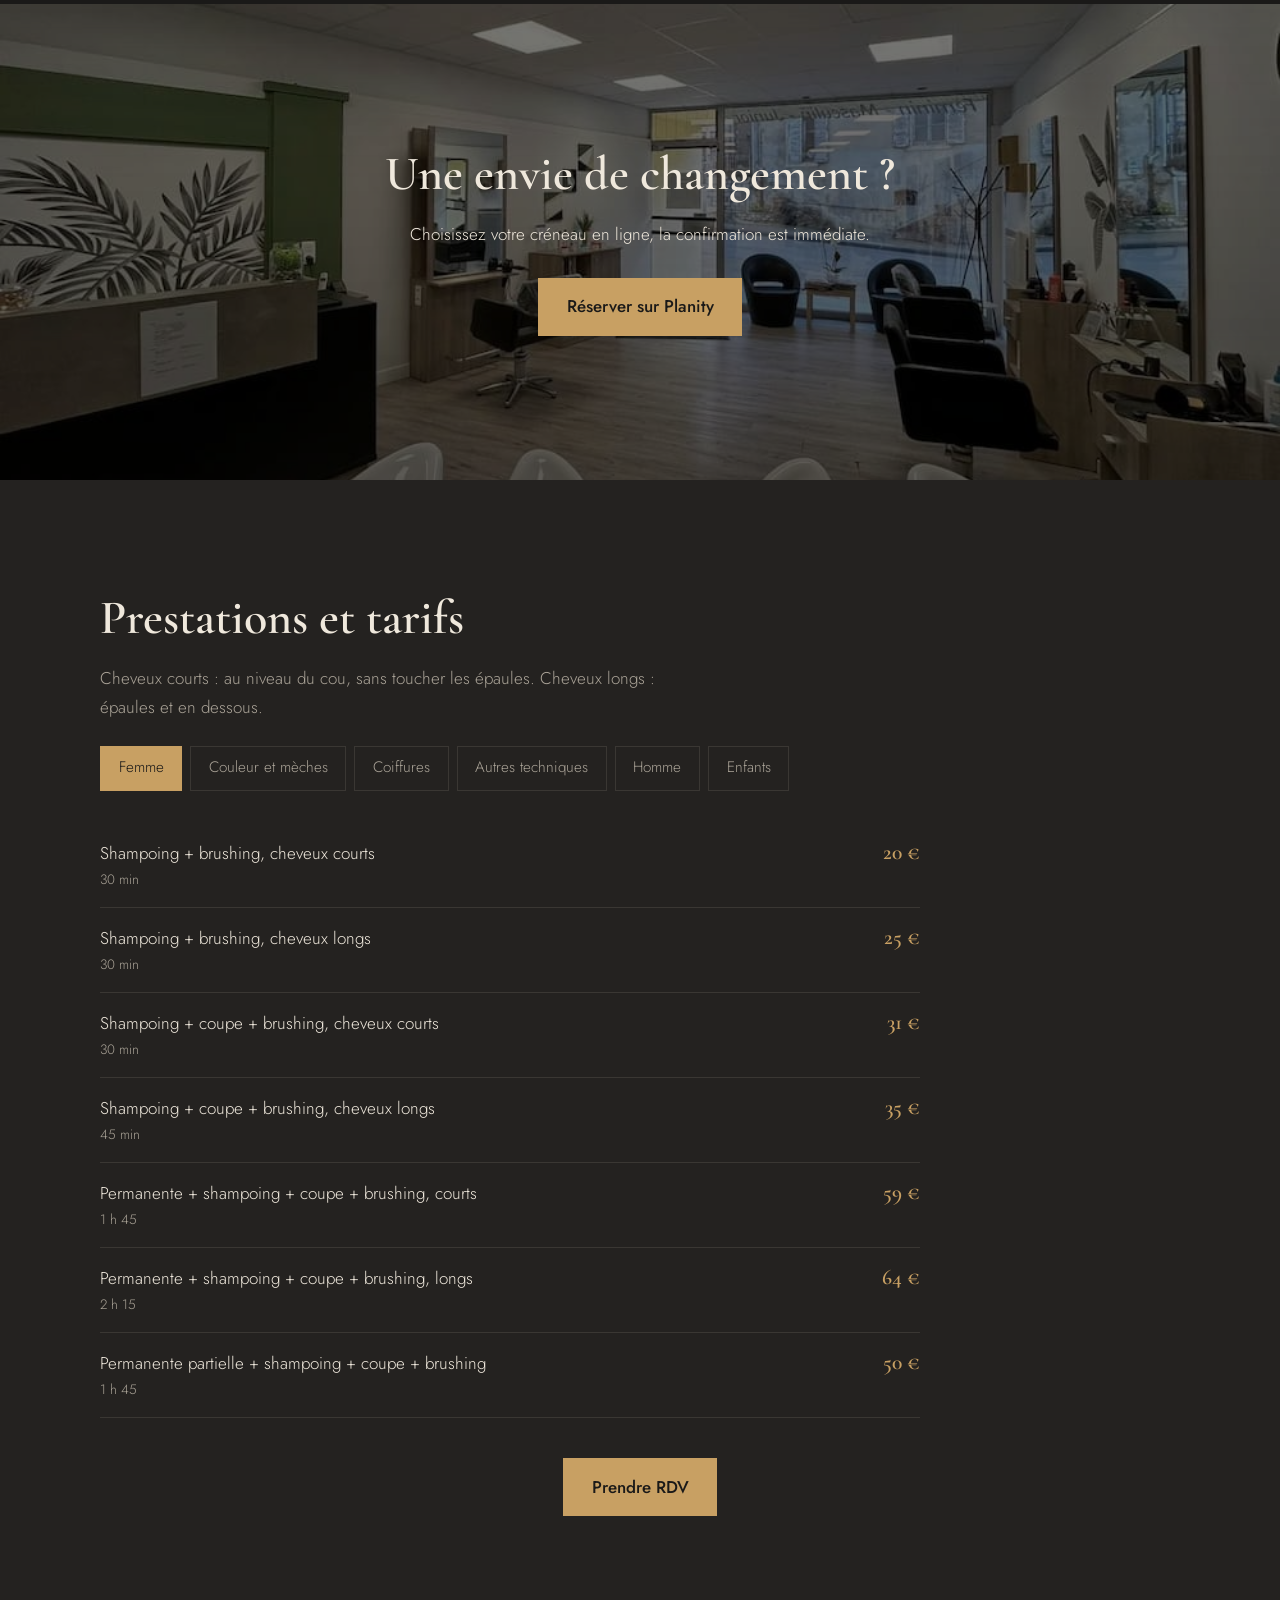
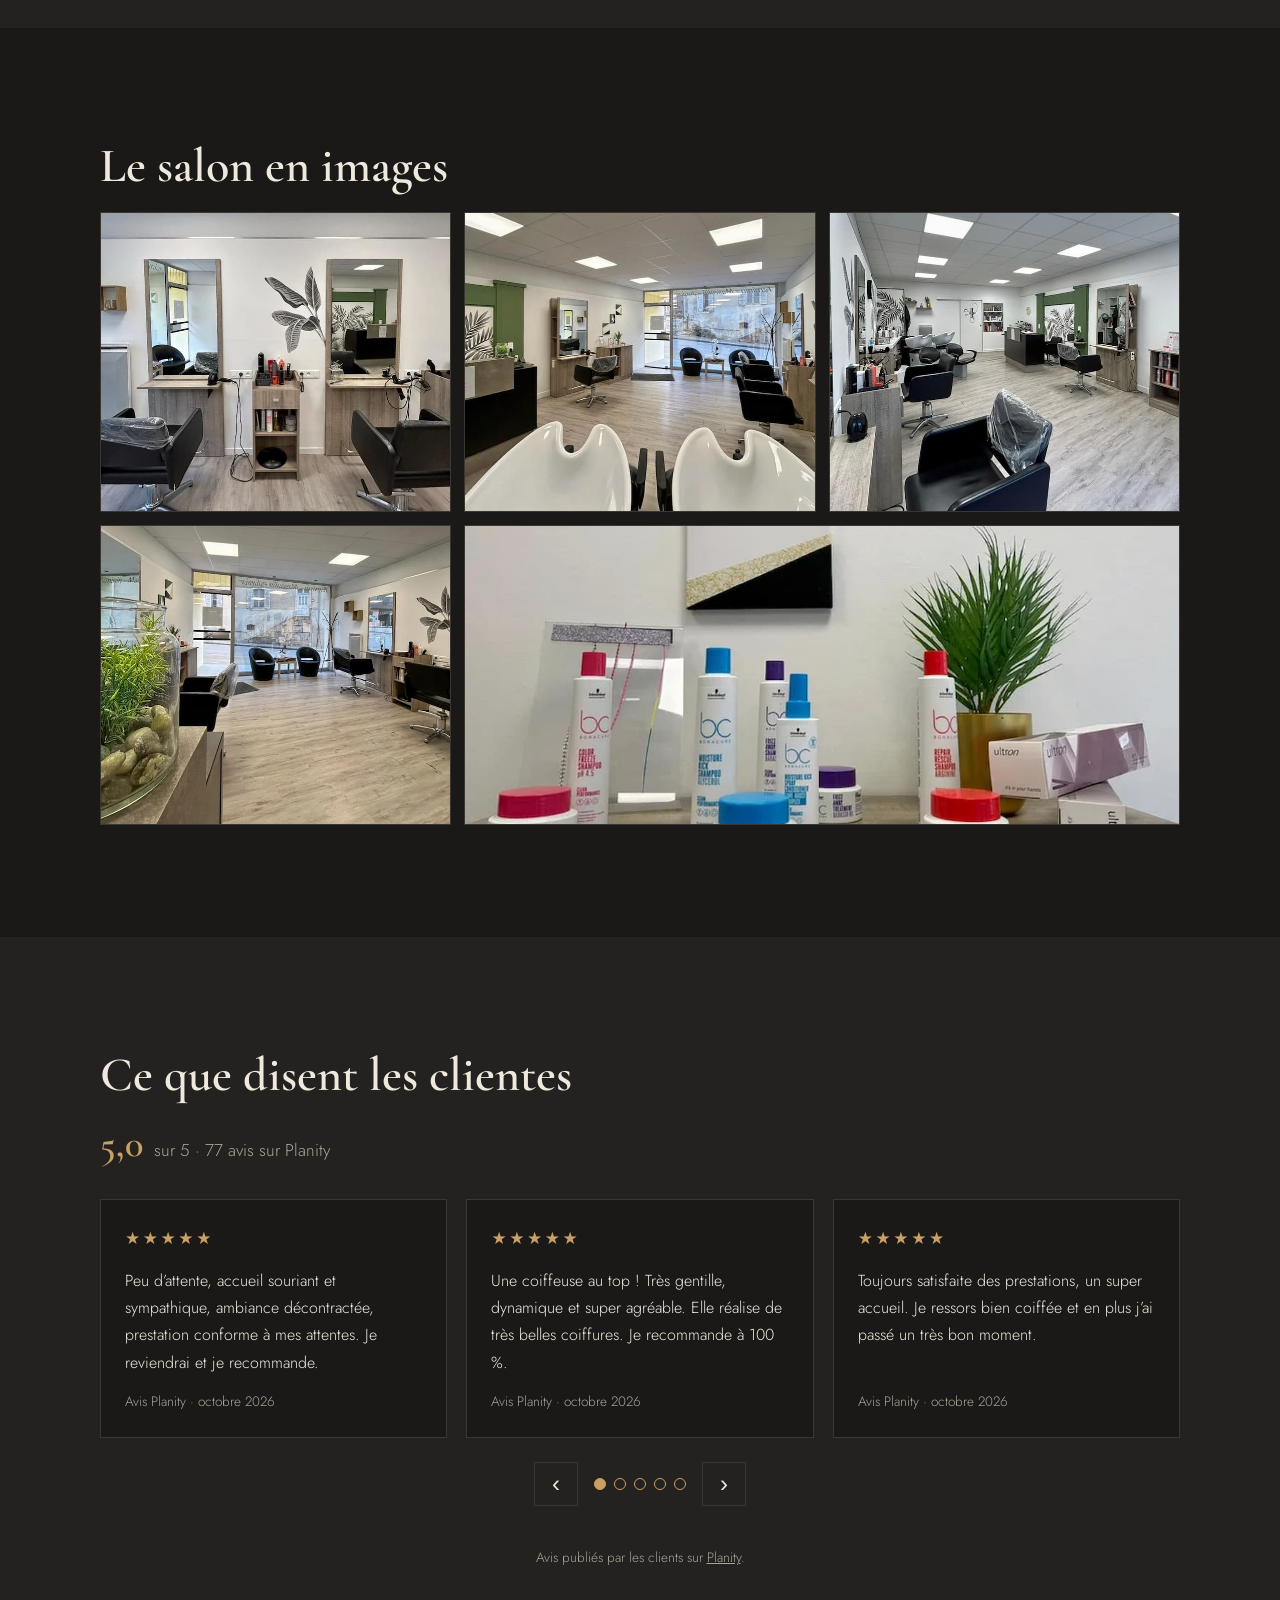
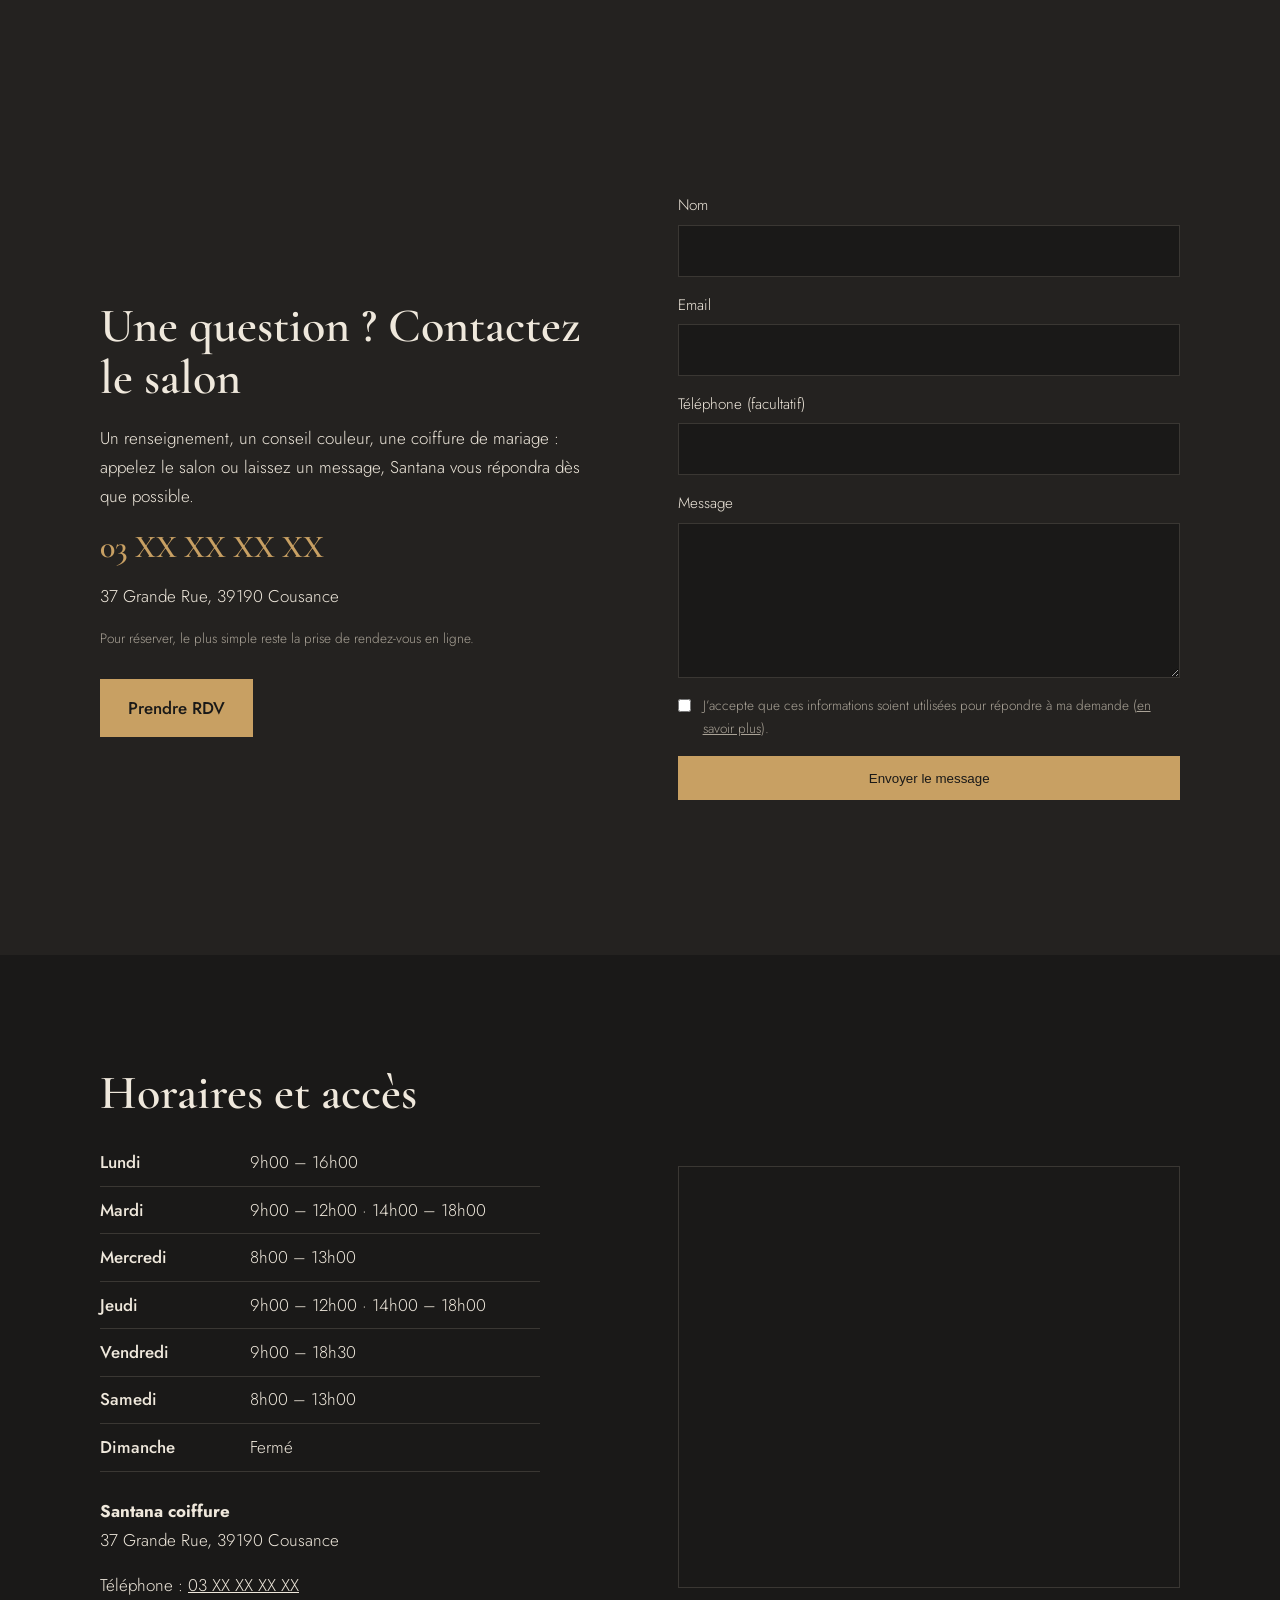
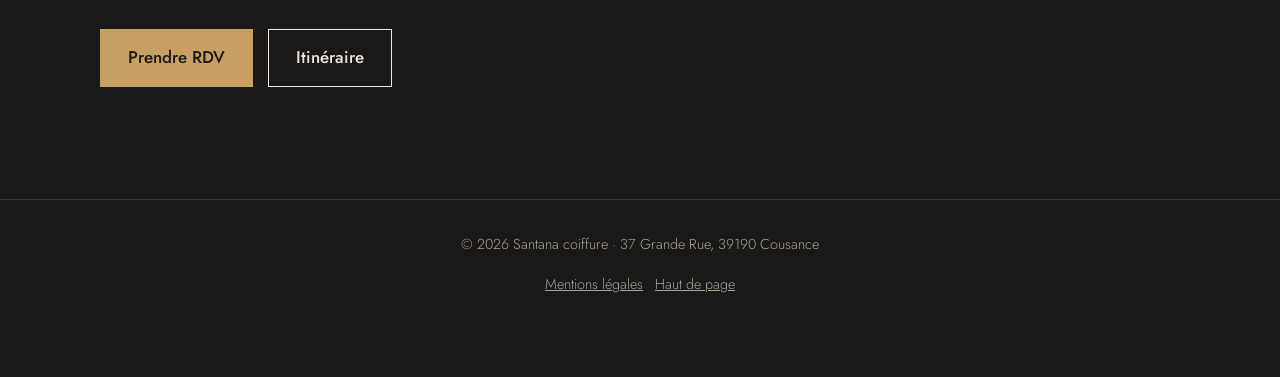
==== commit 43326c47: "logo commit" ====
--- a/index.html
+++ b/index.html
@@ -30,10 +30,14 @@
       content="https://www.VOTRE-DOMAINE.fr/images/hero.jpg"
     />
     <meta name="twitter:card" content="summary_large_image" />
+    <link rel="icon" type="image/svg+xml" href="logo/icone-santana.svg" />
     <link
       rel="icon"
-      href="data:image/svg+xml,%3Csvg xmlns=%27http://www.w3.org/2000/svg%27 viewBox=%270 0 64 64%27%3E%3Crect width=%2764%27 height=%2764%27 fill=%27%231a1918%27/%3E%3Ctext x=%2732%27 y=%2745%27 font-size=%2742%27 text-anchor=%27middle%27 fill=%27%23c8a063%27 font-family=%27Georgia%27%3ES%3C/text%3E%3C/svg%3E"
+      type="image/png"
+      sizes="32x32"
+      href="logo/favicon-32.png"
     />
+    <link rel="apple-touch-icon" href="logo/apple-touch-icon.png" />
     <link rel="preconnect" href="https://fonts.googleapis.com" />
     <link rel="preconnect" href="https://fonts.gstatic.com" crossorigin />
     <link
@@ -49,6 +53,7 @@
         "description": "Salon de coiffure femme, homme et enfants à Cousance : coupe, coloration, mèches, balayage, chignon de mariée.",
         "url": "https://www.VOTRE-DOMAINE.fr/",
         "image": "https://www.VOTRE-DOMAINE.fr/images/hero.jpg",
+        "logo": "https://www.VOTRE-DOMAINE.fr/logo/icone-santana-512.png",
         "telephone": "+33XXXXXXXXX",
         "priceRange": "€",
         "areaServed": "Cousance",
@@ -120,7 +125,27 @@
   </head>
   <body>
     <header class="header" id="top">
-      <a class="logo" href="#accueil">Santana <span>coiffure</span></a>
+      <a class="logo" href="#accueil"
+        ><svg class="mark" viewBox="0 0 64 64" aria-hidden="true">
+          <g
+            fill="none"
+            stroke="#c8a063"
+            stroke-linecap="round"
+            stroke-linejoin="round"
+          >
+            <circle cx="32" cy="32" r="29" stroke-width="1.8" />
+            <circle cx="24" cy="50" r="6.5" stroke-width="2.6" />
+            <circle cx="40" cy="50" r="6.5" stroke-width="2.6" />
+            <path d="M32 35 27.05 44.26M32 35 36.95 44.26" stroke-width="3.2" />
+            <path
+              d="M33.9 36 43.7 12.9 30.1 34ZM30.1 36 20.3 12.9 33.9 34Z"
+              fill="#c8a063"
+              stroke-width=".6"
+            />
+          </g>
+          <circle cx="32" cy="35" r="1.7" fill="#1a1918" /></svg
+        ><span>Santana <i>coiffure</i></span></a
+      >
       <button
         class="burger"
         aria-label="Ouvrir le menu"
--- a/style.css
+++ b/style.css
@@ -90,12 +90,21 @@
   box-shadow: 0 1px 0 var(--line);
 }
 .logo {
+  display: flex;
+  align-items: center;
+  gap: 0.65rem;
   font-family: var(--serif);
   font-size: 1.6rem;
   font-weight: 700;
   text-decoration: none;
 }
-.logo span {
+.logo .mark {
+  width: 40px;
+  height: 40px;
+  flex: none;
+}
+.logo i {
+  font-style: normal;
   color: var(--gold);
   font-weight: 500;
 }
